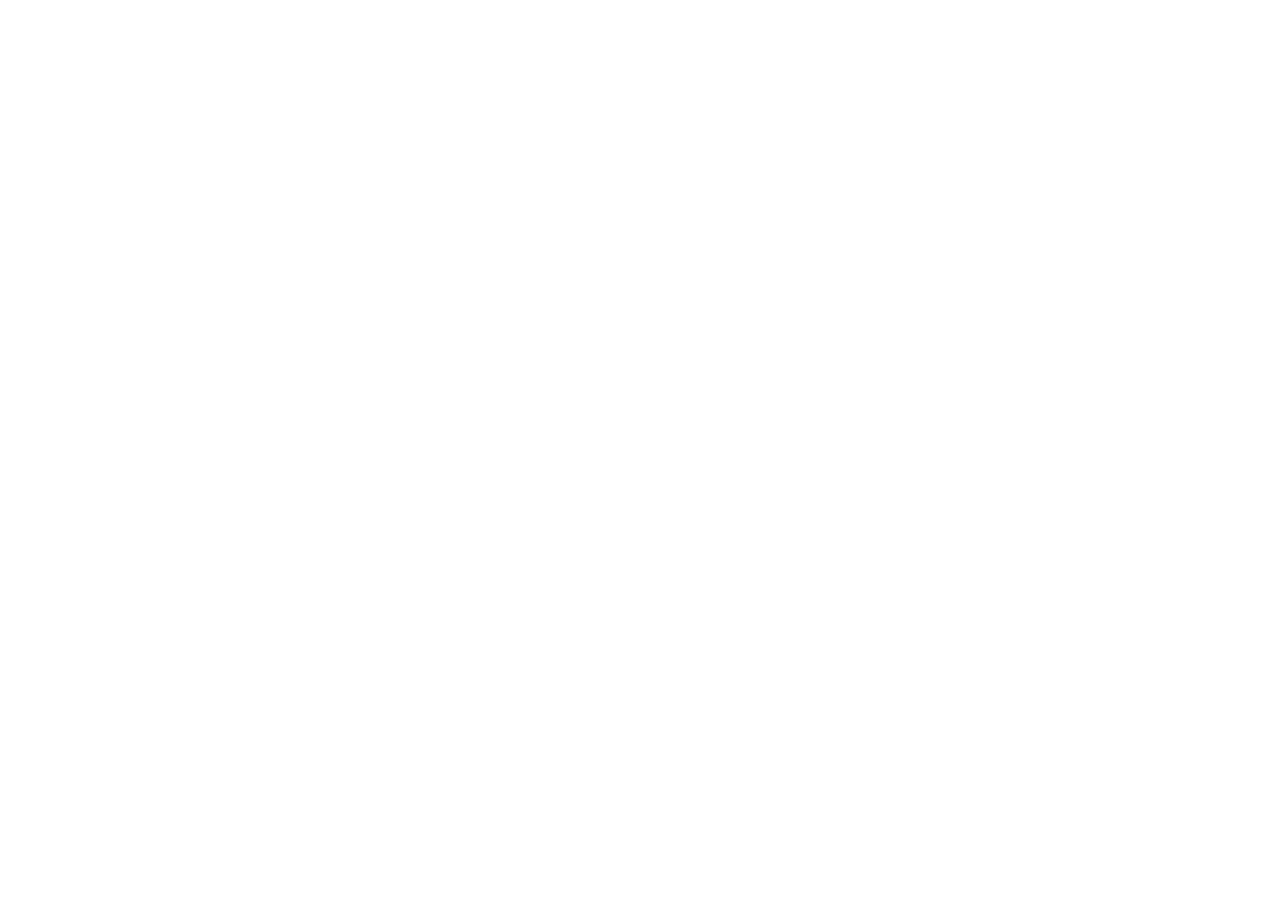
==== index.html @ e46d72b5 "initial setup" ====
<!DOCTYPE html>
<html lang="en">

<head>
  <meta charset="UTF-8">
  <meta http-equiv="X-UA-Compatible" content="IE=edge">
  <meta name="viewport" content="width=device-width, initial-scale=1.0">
  <title>Sign up form</title>
  <link rel="icon" type="image/png" sizes="32x32" href="./assets/images/favicon-32x32.png">
  <link rel="preconnect" href="https://fonts.googleapis.com">
  <link rel="preconnect" href="https://fonts.gstatic.com" crossorigin>
  <link href="https://fonts.googleapis.com/css2?family=Poppins:wght@400;500;600;700&display=swap" rel="stylesheet">
  <link rel="stylesheet" href="./assets/styles/app.css">
</head>

<body>

  <script src="./app.js"></script>
</body>

</html>
---- assets/styles/app.css ----
@import './variables.css';

* {
    font-family: 'Poppins', sans-serif;
    font-size: 16px;
    font-weight: 400;
    line-height: 1;
    margin: 0;
    padding: 0;
    box-sizing: border-box;
    border: 0;
}
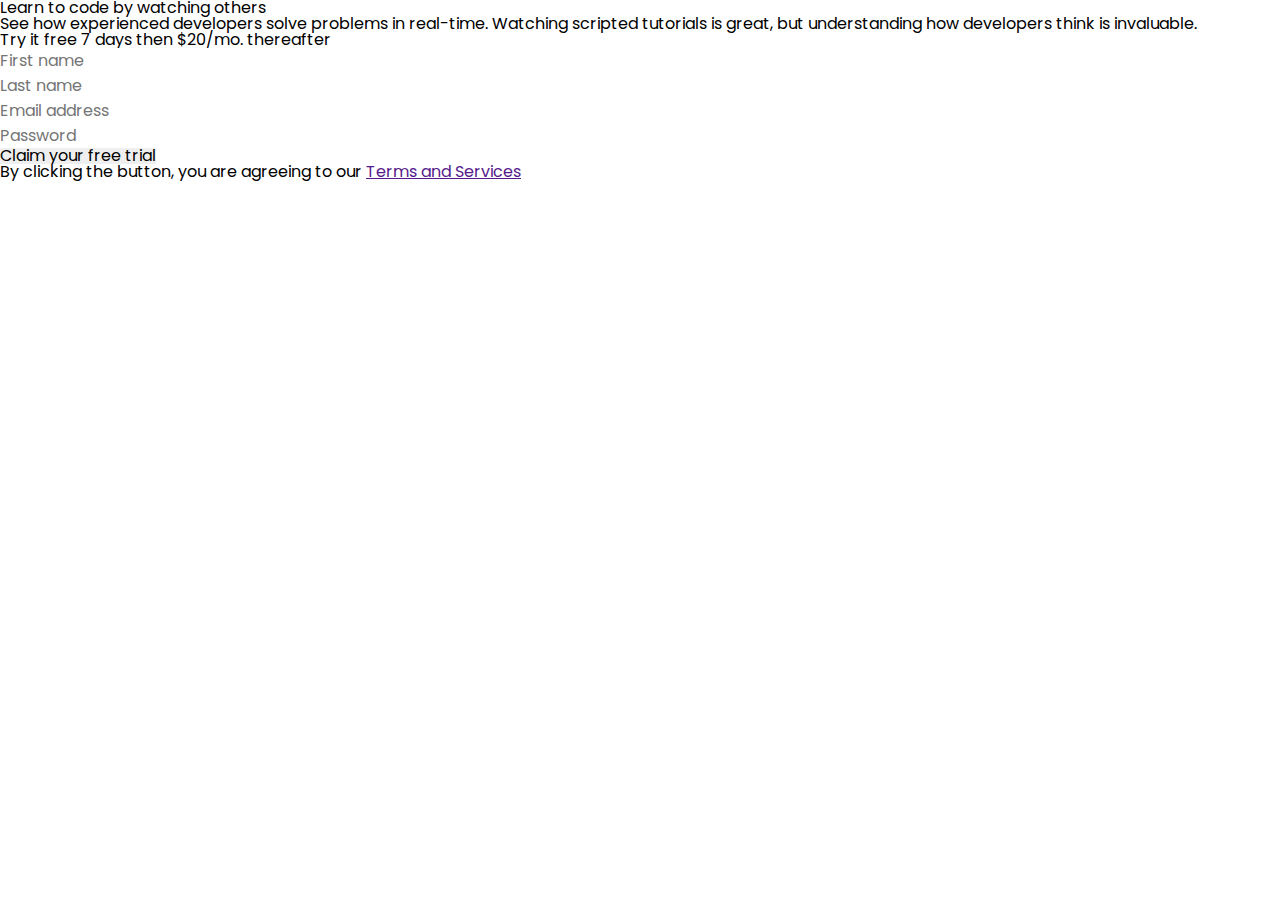
==== commit d9d03d3f: "page layout created" ====
--- a/index.html
+++ b/index.html
@@ -14,7 +14,40 @@
 </head>
 
 <body>
-
+  <main>
+    <section class="signup-section">
+      <div class="container">
+        <div class="signup-title">
+          <h3>Learn to code by watching others</h3>
+          <p>See how experienced developers solve problems in real-time. Watching scripted tutorials is great, but
+            understanding how developers think is invaluable.</p>
+        </div>
+        <div class="signup-form-container">
+          <div class="signup-info">
+            <p><b>Try it free 7 days</b> then $20/mo. thereafter</p>
+          </div>
+          <form class="signup-form">
+            <div class="signup-input-wrapper">
+              <input type="text" name="first-name" placeholder="First name">
+            </div>
+            <div class="signup-input-wrapper">
+              <input type="text" name="last-name" placeholder="Last name">
+            </div>
+            <div class="signup-input-wrapper">
+              <input type="email" name="email" placeholder="Email address">
+            </div>
+            <div class="signup-input-wrapper">
+              <input type="password" name="password" placeholder="Password">
+            </div>
+            <button type="submit" class="signup-btn">Claim your free trial</button>
+            <p class="signup-terms">By clicking the button, you are agreeing to our <a href="" target="_blank"
+                rel="noopener noreferrer">Terms and Services</a>
+            </p>
+          </form>
+        </div>
+      </div>
+    </section>
+  </main>
   <script src="./app.js"></script>
 </body>
 
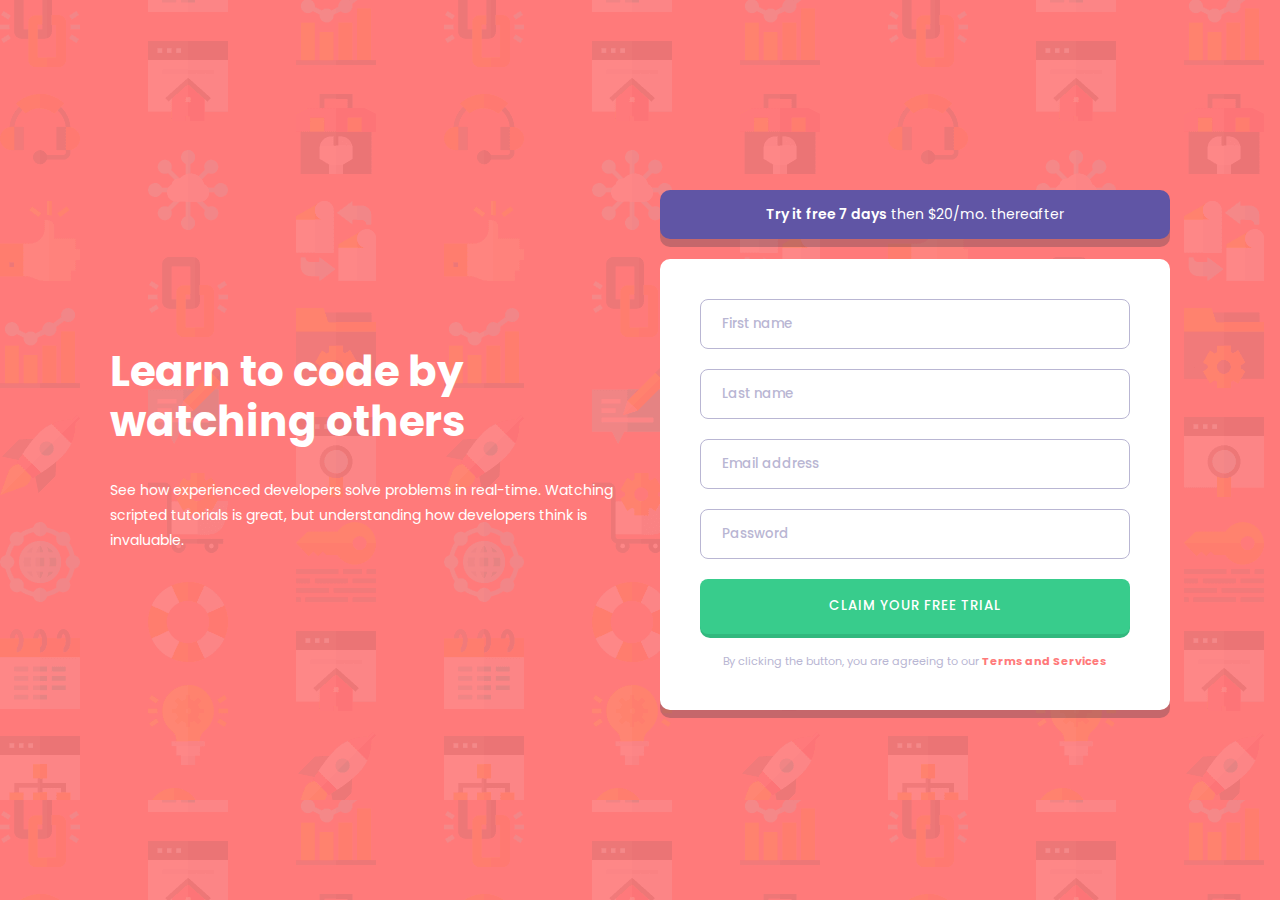
==== commit d8fe9a65: "styles added" ====
--- a/index.html
+++ b/index.html
@@ -23,27 +23,36 @@
             understanding how developers think is invaluable.</p>
         </div>
         <div class="signup-form-container">
-          <div class="signup-info">
-            <p><b>Try it free 7 days</b> then $20/mo. thereafter</p>
+          <div class="box-shadow">
+            <div class="signup-info">
+              <p><b>Try it free 7 days</b> then $20/mo. thereafter</p>
+            </div>
+            <div class="shadow"></div>
           </div>
-          <form class="signup-form">
-            <div class="signup-input-wrapper">
-              <input type="text" name="first-name" placeholder="First name">
-            </div>
-            <div class="signup-input-wrapper">
-              <input type="text" name="last-name" placeholder="Last name">
-            </div>
-            <div class="signup-input-wrapper">
-              <input type="email" name="email" placeholder="Email address">
-            </div>
-            <div class="signup-input-wrapper">
-              <input type="password" name="password" placeholder="Password">
-            </div>
-            <button type="submit" class="signup-btn">Claim your free trial</button>
-            <p class="signup-terms">By clicking the button, you are agreeing to our <a href="" target="_blank"
-                rel="noopener noreferrer">Terms and Services</a>
-            </p>
-          </form>
+          <div class="box-shadow">
+            <form class="signup-form">
+              <div class="signup-input-wrapper">
+                <input type="text" name="first-name" placeholder="First name">
+              </div>
+              <div class="signup-input-wrapper">
+                <input type="text" name="last-name" placeholder="Last name">
+              </div>
+              <div class="signup-input-wrapper">
+                <input type="email" name="email" placeholder="Email address">
+              </div>
+              <div class="signup-input-wrapper">
+                <input type="password" name="password" placeholder="Password">
+              </div>
+              <div class="signup-btn-wrapper">
+                <button type="submit" class="signup-btn">Claim your free trial</button>
+                <div class="shadow"></div>
+              </div>
+              <p class="signup-terms">By clicking the button, you are agreeing to our <a href="" target="_blank"
+                  rel="noopener noreferrer">Terms and Services</a>
+              </p>
+            </form>
+            <div class="shadow"></div>
+          </div>
         </div>
       </div>
     </section>
--- a/assets/styles/app.css
+++ b/assets/styles/app.css
@@ -2,11 +2,248 @@
 
 * {
     font-family: 'Poppins', sans-serif;
-    font-size: 16px;
     font-weight: 400;
-    line-height: 1;
     margin: 0;
     padding: 0;
     box-sizing: border-box;
     border: 0;
+}
+
+html {
+    line-height: 1;
+    font-size: 14px;
+}
+
+@media screen and (min-width: 1440px) {
+    * {
+        font-weight: 16px;
+    }
+}
+
+.signup-section {
+    background-image: url('../images/bg-intro-desktop.png');
+    background-color: var(--primary-red);
+    width: 100%;
+    height: 100vh;
+    min-height: 100vh;
+    color: #fff;
+    padding: 20px 0;
+}
+
+@media screen and (max-width: 991px) {
+    .signup-section {
+        height: auto;
+    }
+}
+
+.signup-section .container {
+    display: flex;
+    align-items: center;
+    justify-content: center;
+    height: 100%;
+}
+
+@media screen and (max-width: 991px) {
+    .signup-section .container {
+        flex-direction: column;
+    }
+}
+
+.container {
+    margin: 0 auto;
+    padding: 0 20px;
+}
+
+@media screen and (min-width: 576px) {
+    .container {
+        max-width: 540px;
+    }
+}
+
+@media screen and (min-width: 768px) {
+    .container {
+        max-width: 720px;
+    }
+}
+
+@media screen and (min-width: 992px) {
+    .container {
+        max-width: 960px;
+    }
+}
+
+@media screen and (min-width: 1200px) {
+    .container {
+        max-width: 1140px;
+    }
+}
+
+@media screen and (min-width: 1440px) {
+    .container {
+        max-width: 1220px;
+    }
+}
+
+@media screen and (max-width: 576px) {
+    .container {
+        max-width: 100%;
+        padding: 0;
+    }
+}
+
+.signup-title,
+.signup-form-container {
+    width: 50%;
+    padding: 0 20px;
+}
+
+@media screen and (max-width: 991px) {
+
+    .signup-title,
+    .signup-form-container {
+        width: 100%;
+    }
+
+    .signup-title {
+        margin-bottom: 50px;
+        text-align: center;
+    }
+}
+
+.signup-title h3 {
+    font-size: 3rem;
+    font-weight: 700;
+    line-height: 1.2;
+    margin-bottom: 30px;
+}
+
+@media screen and (max-width: 768px) {
+
+    .signup-title h3 {
+        font-size: 2rem;
+        margin-bottom: 20px;
+    }
+}
+
+.signup-title p {
+    line-height: 1.8;
+}
+
+.box-shadow {
+    position: relative;
+}
+
+.shadow {
+    position: absolute;
+    left: 0;
+    top: 8px;
+    width: 100%;
+    height: 100%;
+    border-radius: 10px;
+    background-color: var(--neutral-dark-blue);
+    opacity: .3;
+    z-index: 1;
+}
+
+.signup-info {
+    background-color: var(--accent-blue);
+    padding: 1rem;
+    line-height: 1.5;
+    text-align: center;
+    border-radius: 10px;
+    position: relative;
+    z-index: 2;
+    margin-bottom: 20px;
+}
+
+.signup-info b {
+    font-weight: 600;
+}
+
+.signup-form {
+    background-color: #fff;
+    border-radius: 10px;
+    padding: 40px;
+    position: relative;
+    z-index: 2;
+}
+
+@media screen and (max-width: 768px) {
+    .signup-form {
+        padding: 25px;
+    }
+}
+
+.signup-input-wrapper input {
+    background: transparent;
+    width: 100%;
+    padding: 1rem 1.5rem;
+    font-weight: 600;
+    color: var(--neutral-dark-blue);
+    border: 1px solid var(--neutral-grayish-blue);
+    border-radius: 8px;
+    margin-bottom: 20px;
+}
+
+.signup-input-wrapper input::placeholder {
+    font-weight: 500;
+    color: var(--neutral-grayish-blue);
+}
+
+.signup-input-wrapper input:focus {
+    border-color: var(--neutral-dark-blue);
+    outline: none;
+}
+
+.signup-btn-wrapper {
+    position: relative;
+}
+
+.signup-btn {
+    width: 100%;
+    padding: 1.25rem;
+    background-color: var(--primary-green);
+    color: #fff;
+    font-weight: 500;
+    letter-spacing: 1px;
+    text-transform: uppercase;
+    text-align: center;
+    border: none;
+    border-radius: 8px;
+    cursor: pointer;
+    transition: all .3s;
+    position: relative;
+    z-index: 2;
+}
+
+.signup-btn-wrapper .shadow {
+    background-color: var(--primary-green);
+    opacity: 1;
+    filter: brightness(.9);
+    top: 4px;
+}
+
+.signup-btn:hover {
+    filter: brightness(1.1);
+}
+
+.signup-terms {
+    color: var(--neutral-grayish-blue);
+    margin-top: 1.4rem;
+    font-size: .8rem;
+    line-height: 1.5;
+    text-align: center;
+}
+
+.signup-terms a {
+    color: var(--primary-red);
+    text-decoration: none;
+    cursor: pointer;
+    font-size: .8rem;
+    font-weight: 700;
+}
+
+.signup-terms a:visited {
+    color: var(--primary-red);
+    text-decoration: none;
 }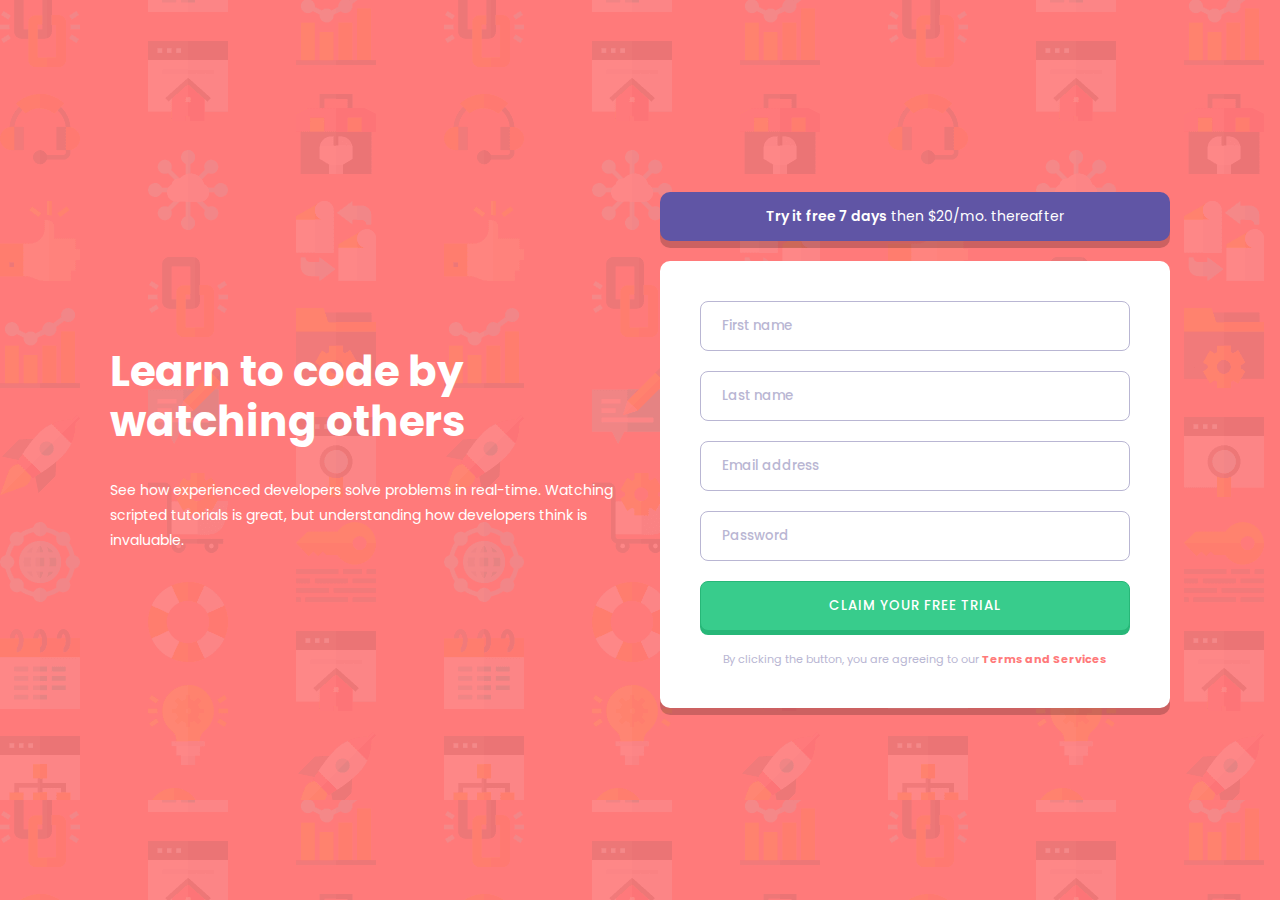
==== commit 3798e73a: "fixed minor styles bugs and added browser prefixes" ====
--- a/index.html
+++ b/index.html
@@ -23,36 +23,27 @@
             understanding how developers think is invaluable.</p>
         </div>
         <div class="signup-form-container">
-          <div class="box-shadow">
-            <div class="signup-info">
-              <p><b>Try it free 7 days</b> then $20/mo. thereafter</p>
+          <div class="signup-info">
+            <p><b>Try it free 7 days</b> then $20/mo. thereafter</p>
+          </div>
+          <form class="signup-form">
+            <div class="signup-input-wrapper">
+              <input type="text" name="name" placeholder="First name">
             </div>
-            <div class="shadow"></div>
-          </div>
-          <div class="box-shadow">
-            <form class="signup-form">
-              <div class="signup-input-wrapper">
-                <input type="text" name="first-name" placeholder="First name">
-              </div>
-              <div class="signup-input-wrapper">
-                <input type="text" name="last-name" placeholder="Last name">
-              </div>
-              <div class="signup-input-wrapper">
-                <input type="email" name="email" placeholder="Email address">
-              </div>
-              <div class="signup-input-wrapper">
-                <input type="password" name="password" placeholder="Password">
-              </div>
-              <div class="signup-btn-wrapper">
-                <button type="submit" class="signup-btn">Claim your free trial</button>
-                <div class="shadow"></div>
-              </div>
-              <p class="signup-terms">By clicking the button, you are agreeing to our <a href="" target="_blank"
-                  rel="noopener noreferrer">Terms and Services</a>
-              </p>
-            </form>
-            <div class="shadow"></div>
-          </div>
+            <div class="signup-input-wrapper">
+              <input type="text" name="lastName" placeholder="Last name">
+            </div>
+            <div class="signup-input-wrapper">
+              <input type="email" name="email" placeholder="Email address">
+            </div>
+            <div class="signup-input-wrapper">
+              <input type="password" name="password" placeholder="Password">
+            </div>
+            <button type="submit" class="signup-btn">Claim your free trial</button>
+            <p class="signup-terms">By clicking the button, you are agreeing to our <a href="" target="_blank"
+                rel="noopener noreferrer">Terms and Services</a>
+            </p>
+          </form>
         </div>
       </div>
     </section>
--- a/assets/styles/app.css
+++ b/assets/styles/app.css
@@ -5,6 +5,7 @@
     font-weight: 400;
     margin: 0;
     padding: 0;
+    -webkit-box-sizing: border-box;
     box-sizing: border-box;
     border: 0;
 }
@@ -30,21 +31,37 @@
     padding: 20px 0;
 }
 
+@media screen and (max-width: 375px) {
+    .signup-section {
+        background-image: url('../images/bg-intro-mobile.png');
+    }
+}
+
 @media screen and (max-width: 991px) {
     .signup-section {
         height: auto;
+        padding: 70px 0;
     }
 }
 
 .signup-section .container {
+    display: -webkit-box;
+    display: -ms-flexbox;
     display: flex;
+    -webkit-box-align: center;
+    -ms-flex-align: center;
     align-items: center;
+    -webkit-box-pack: center;
+    -ms-flex-pack: center;
     justify-content: center;
     height: 100%;
 }
 
 @media screen and (max-width: 991px) {
     .signup-section .container {
+        -webkit-box-orient: vertical;
+        -webkit-box-direction: normal;
+        -ms-flex-direction: column;
         flex-direction: column;
     }
 }
@@ -154,6 +171,20 @@
     position: relative;
     z-index: 2;
     margin-bottom: 20px;
+    -webkit-box-shadow: 0px 7px 0px 0px rgb(0 0 0 / 20%);
+    box-shadow: 0px 7px 0px 0px rgb(0 0 0 / 20%);
+}
+
+@media screen and (max-width: 768px) {
+    .signup-info {
+        padding: 14px 80px;
+    }
+}
+
+@media screen and (max-width: 350px) {
+    .signup-info {
+        padding: 14px 0px;
+    }
 }
 
 .signup-info b {
@@ -166,12 +197,39 @@
     padding: 40px;
     position: relative;
     z-index: 2;
+    -webkit-box-shadow: 0px 7px 0px 0px rgb(0 0 0 / 20%);
+    box-shadow: 0px 7px 0px 0px rgb(0 0 0 / 20%);
 }
 
 @media screen and (max-width: 768px) {
     .signup-form {
         padding: 25px;
     }
+}
+
+.signup-input-wrapper {
+    margin-bottom: 20px;
+    position: relative;
+}
+
+.signup-input-wrapper.error input {
+    color: var(--primary-red);
+    border-color: var(--primary-red);
+    padding-right: 50px;
+}
+
+.signup-input-wrapper.error input:focus {
+    border-color: var(--primary-red);
+}
+
+.signup-input-wrapper.error:after {
+    content: url('../images/icon-error.svg');
+    color: var(--primary-red);
+    right: 15px;
+    top: 13px;
+    position: absolute;
+    width: 30px;
+    height: 30px;
 }
 
 .signup-input-wrapper input {
@@ -182,7 +240,26 @@
     color: var(--neutral-dark-blue);
     border: 1px solid var(--neutral-grayish-blue);
     border-radius: 8px;
-    margin-bottom: 20px;
+}
+
+.signup-input-wrapper input::-webkit-input-placeholder {
+    font-weight: 500;
+    color: var(--neutral-grayish-blue);
+}
+
+.signup-input-wrapper input::-moz-placeholder {
+    font-weight: 500;
+    color: var(--neutral-grayish-blue);
+}
+
+.signup-input-wrapper input:-ms-input-placeholder {
+    font-weight: 500;
+    color: var(--neutral-grayish-blue);
+}
+
+.signup-input-wrapper input::-ms-input-placeholder {
+    font-weight: 500;
+    color: var(--neutral-grayish-blue);
 }
 
 .signup-input-wrapper input::placeholder {
@@ -195,13 +272,18 @@
     outline: none;
 }
 
-.signup-btn-wrapper {
-    position: relative;
+
+.text-error {
+    text-align: right;
+    font-size: .8rem;
+    color: var(--primary-red);
+    font-style: italic;
+    margin-top: 5px;
 }
 
 .signup-btn {
     width: 100%;
-    padding: 1.25rem;
+    padding: 1rem;
     background-color: var(--primary-green);
     color: #fff;
     font-weight: 500;
@@ -211,19 +293,18 @@
     border: none;
     border-radius: 8px;
     cursor: pointer;
+    -webkit-transition: all .3s;
+    -o-transition: all .3s;
     transition: all .3s;
     position: relative;
     z-index: 2;
-}
-
-.signup-btn-wrapper .shadow {
-    background-color: var(--primary-green);
-    opacity: 1;
-    filter: brightness(.9);
-    top: 4px;
+    -webkit-box-shadow: 0px 4px 0px 0px rgb(39 183 120);
+    box-shadow: 0px 4px 0px 0px rgb(39 183 120);
+    border: 1px solid rgb(39 183 120);
 }
 
 .signup-btn:hover {
+    -webkit-filter: brightness(1.1);
     filter: brightness(1.1);
 }
 
@@ -246,4 +327,24 @@
 .signup-terms a:visited {
     color: var(--primary-red);
     text-decoration: none;
+}
+
+.thankyou {
+    width: 100%;
+    height: 100vh;
+    display: -webkit-box;
+    display: -ms-flexbox;
+    display: flex;
+    -webkit-box-align: center;
+    -ms-flex-align: center;
+    align-items: center;
+    -webkit-box-pack: center;
+    -ms-flex-pack: center;
+    justify-content: center;
+    background: url('../images/bg-intro-desktop.png');
+}
+
+.thankyou h2 {
+    text-transform: uppercase;
+    font-size: 4rem;
 }